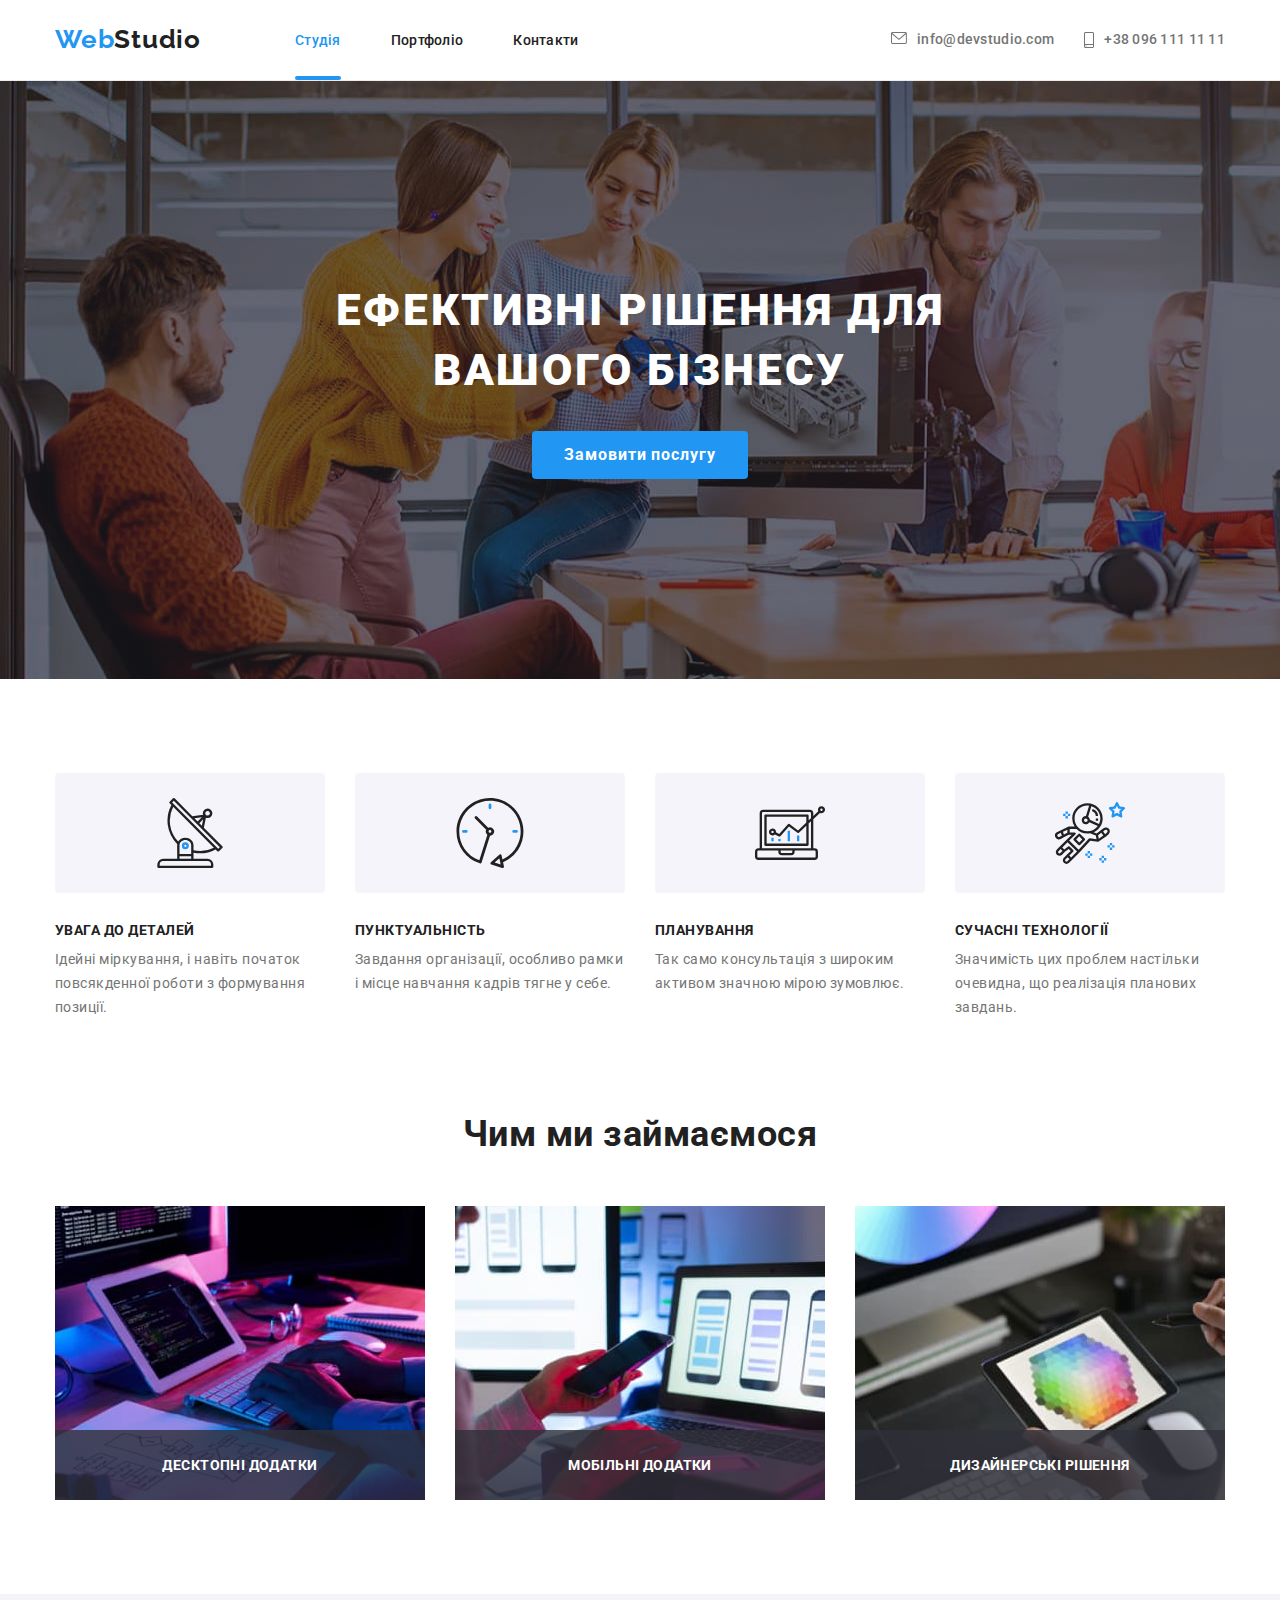
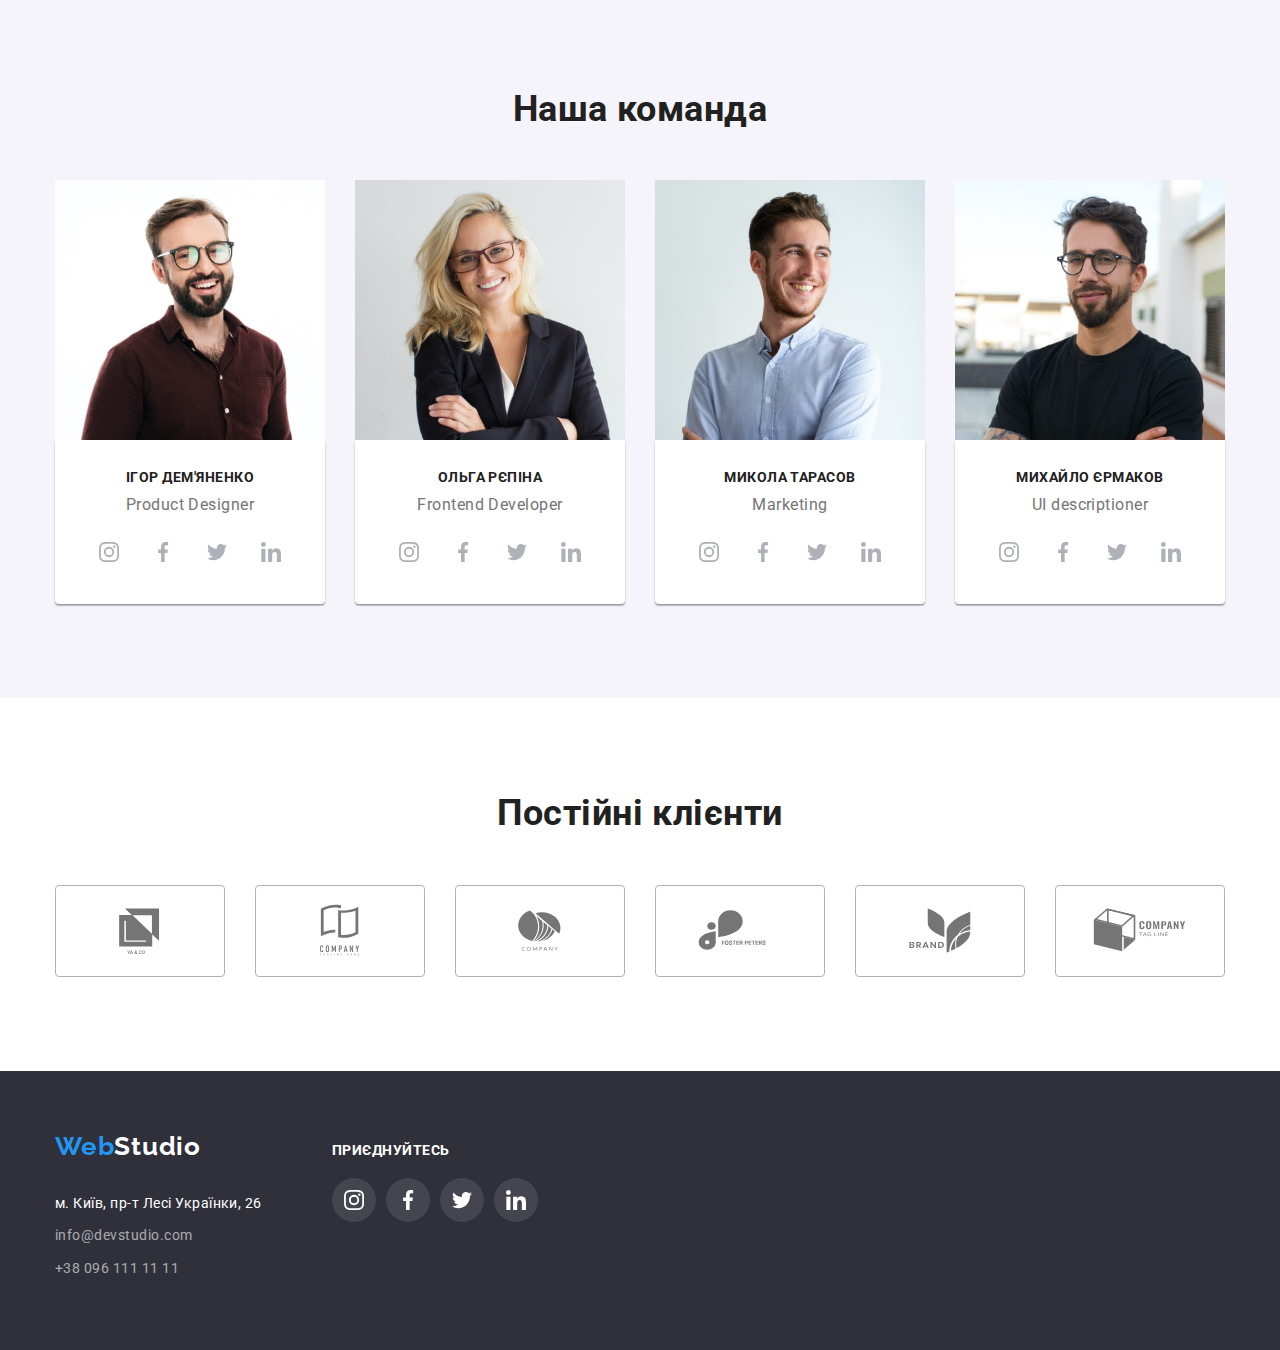
==== index.html @ 49a3fbd8 "HW6" ====
<!DOCTYPE html>
<html lang="uk">

<head>
  <meta charset="UTF-8" />
  <meta http-equiv="X-UA-Compatible" content="IE=edge" />
  <meta name="viewport" content="width=device-width, initial-scale=1.0" />
  <title>WebStudio</title>
  <link rel="preconnect" href="https://fonts.googleapis.com">
  <link rel="preconnect" href="https://fonts.gstatic.com" crossorigin>
  <link href="https://fonts.googleapis.com/css2?family=Raleway:wght@700&family=Roboto:wght@400;500;700;900&display=swap"
    rel="stylesheet">
  <link rel="stylesheet" href="./css/modern-normalize.css">
  <link rel="stylesheet" href="./css/styles.css">
</head>

<body>
  <header class="page-header">
    <div class="container header-wrap">
      <nav class="nav">
        <a href="./index.html" class="logo-header">Web<span class="studio">Studio</span></a>

        <ul class="site-nav">
          <li class="nav-test"><a href="./index.html" class="link current">Студія</a></li>
          <li><a href="./portfolio.html" class="link">Портфоліо</a></li>
          <li><a href="" class="link">Контакти</a></li>
        </ul>
      </nav>

      <ul class="contact-nav">
        <li><a href="mailto:info@devstudio.com" class="link-contact">
            <svg class="icon icon-mail" width="16px" height="12px">
              <use xlink:href="./images/icons.svg#icon-mail"></use>
            </svg>
            info@devstudio.com</a></li>
        <li><a href="tel:+380961111111" class="link-contact">
            <svg class="icon icon-smartphone" width="10px" height="16px">
              <use xlink:href="./images/icons.svg#icon-smartphone"></use>
            </svg>
            +38 096 111 11 11</a></li>
      </ul>
    </div>
  </header>
  <main>
    <!--Герой-->
    <section class="section hero">
      <div class="container hero-wrap">
        <h1 class="hero-title">Ефективні рішення для <br> вашого бізнесу</h1>
        <button type="button" class="button-hero" data-modal-open>Замовити послугу</button>
      </div>
    </section>
    <!--Особливості-->
    <section class="section section-feature">
      <div class="container section-wrap">
        <h2 class="feature-title">Особливості</h2>
        <ul class="feature-list">
          <li class="feature-list-item">
            <div class="img-wrapper">
              <svg class="icon icon-instagram" width="70px" height="70px">
                <use xlink:href="./images/icons.svg#icon-antenna"></use>
              </svg>
            </div>
            <h3 class="section-title">УВАГА ДО ДЕТАЛЕЙ</h3>
            <p class="text">
              Ідейні міркування, і навіть початок повсякденної роботи з
              формування позиції.
            </p>
          </li>
          <li class="feature-list-item">
            <div class="img-wrapper">
              <svg class="icon icon-instagram" width="70px" height="70px">
                <use xlink:href="./images/icons.svg#icon-clock"></use>
              </svg>
            </div>
            <h3 class="section-title">ПУНКТУАЛЬНІСТЬ</h3>
            <p class="text">
              Завдання організації, особливо рамки і місце навчання кадрів тягне
              у себе.
            </p>
          </li>
          <li class="feature-list-item">
            <div class="img-wrapper">
              <svg class="icon icon-instagram" width="70px" height="70px">
                <use xlink:href="./images/icons.svg#icon-diagram"></use>
              </svg>
            </div>
            <h3 class="section-title">ПЛАНУВАННЯ</h3>
            <p class="text">
              Так само консультація з широким активом значною мірою зумовлює.
            </p>
          </li>
          <li class="feature-list-item">
            <div class="img-wrapper">
              <svg class="icon icon-instagram" width="70px" height="70px">
                <use xlink:href="./images/icons.svg#icon-astronaut"></use>
              </svg>
            </div>
            <h3 class="section-title">СУЧАСНІ ТЕХНОЛОГІЇ</h3>
            <p class="text">
              Значимість цих проблем настільки очевидна, що реалізація планових
              завдань.
            </p>
          </li>
        </ul>
      </div>
    </section>
    <!--Чим ми займаємось-->
    <section class="section section-work">
      <div class="container">
        <h2 class="title-work">Чим ми займаємося</h2>
        <ul class="work-list">
          <li class="list-img">
            <img src="./images/img1.jpg" alt="Чоловік набирає код на клавіатурі" width="370" height="294" />
            <p class="work-text">Десктопні додатки</p>
          </li>
          <li class="list-img">
            <img src="./images/img2.jpg" alt="Жінка тримає телефон на фоні ноутбука" width="370" height="294" />
            <p class="work-text">Мобільні додатки</p>
          </li>
          <li class="list-img">
            <img src="./images/img3.jpg" alt="Жінка тримає планшет з градацією кольорів" width="370" height="294" />
            <p class="work-text">Дизайнерські рішення</p>
          </li>
        </ul>
      </div>
    </section>
    <!--Наша команда-->
    <section class="section section-team">
      <div class="container container-team">
        <h2 class="title-team">Наша команда</h2>
        <ul class="team-list">
          <li>
            <img class="team-img" src="./images/img-1.jpg"
              alt="Чоловік з бородою та в окулярах, одягнений в бордову сорочку" width="270" height="260" />
            <div class="team-description">
              <h3 class="section-title-team">Ігор Дем'яненко</h3>
              <p class="text-team">Product Designer</p>
              <ul class="team-social-img">
                <li>
                  <a class="social-links" href="#" target="_blank" rel="noopener noreferrer">
                    <svg class="icon icon-instagram" width="20px" height="20px">
                      <use xlink:href="./images/icons.svg#icon-instagram"></use>
                    </svg>
                  </a>
                </li>
                <li>
                  <a class="social-links" href="#" target="_blank" rel="noopener noreferrer">
                    <svg class="icon icon-instagram" width="20px" height="20px">
                      <use xlink:href="./images/icons.svg#icon-facebook"></use>
                    </svg>
                  </a>
                </li>

                <li>
                  <a class="social-links" href="#" target="_blank" rel="noopener noreferrer">
                    <svg class="icon icon-instagram" width="20px" height="20px">
                      <use xlink:href="./images/icons.svg#icon-twitter"></use>
                    </svg>
                  </a>
                </li>
                <li>
                  <a class="social-links" href="#" target="_blank" rel="noopener noreferrer">
                    <svg class="icon icon-instagram" width="20px" height="20px">
                      <use xlink:href="./images/icons.svg#icon-linkedin"></use>
                    </svg>
                  </a>
                </li>
              </ul>
            </div>
          </li>
          <li>
            <img class="team-img" src="./images/img-2.jpg"
              alt="Жінка посміхається, має довге біле волосся та носить окулярі, одягнена в піджак" width="270"
              height="260" />
            <div class="team-description">
              <h3 class="section-title-team">Ольга Рєпіна</h3>
              <p class="text-team">Frontend Developer</p>
              <ul class="team-social-img">
                <li>
                  <a class="social-links" href="#" target="_blank" rel="noopener noreferrer">
                    <svg class="icon icon-instagram" width="20px" height="20px">
                      <use xlink:href="./images/icons.svg#icon-instagram"></use>
                    </svg>
                  </a>
                </li>
                <li>
                  <a class="social-links" href="#" target="_blank" rel="noopener noreferrer">
                    <svg class="icon icon-instagram" width="20px" height="20px">
                      <use xlink:href="./images/icons.svg#icon-facebook"></use>
                    </svg>
                  </a>
                </li>

                <li>
                  <a class="social-links" href="#" target="_blank" rel="noopener noreferrer">
                    <svg class="icon icon-instagram" width="20px" height="20px">
                      <use xlink:href="./images/icons.svg#icon-twitter"></use>
                    </svg>
                  </a>
                </li>
                <li>
                  <a class="social-links" href="#" target="_blank" rel="noopener noreferrer">
                    <svg class="icon icon-instagram" width="20px" height="20px">
                      <use xlink:href="./images/icons.svg#icon-linkedin"></use>
                    </svg>
                  </a>
                </li>
              </ul>
            </div>
          </li>
          <li>
            <img class="team-img" src="./images/img-3.jpg" alt="Чоловік посміхається, одягнений в світлу сорочку"
              width="270" height="260" />
            <div class="team-description">
              <h3 class="section-title-team">Микола Тарасов</h3>
              <p class="text-team">Marketing</p>
              <ul class="team-social-img">
                <li>
                  <a class="social-links" href="#" target="_blank" rel="noopener noreferrer">
                    <svg class="icon icon-instagram" width="20px" height="20px">
                      <use xlink:href="./images/icons.svg#icon-instagram"></use>
                    </svg>
                  </a>
                </li>
                <li>
                  <a class="social-links" href="#" target="_blank" rel="noopener noreferrer">
                    <svg class="icon icon-instagram" width="20px" height="20px">
                      <use xlink:href="./images/icons.svg#icon-facebook"></use>
                    </svg>
                  </a>
                </li>

                <li>
                  <a class="social-links" href="#" target="_blank" rel="noopener noreferrer">
                    <svg class="icon icon-instagram" width="20px" height="20px">
                      <use xlink:href="./images/icons.svg#icon-twitter"></use>
                    </svg>
                  </a>
                </li>
                <li>
                  <a class="social-links" href="#" target="_blank" rel="noopener noreferrer">
                    <svg class="icon icon-instagram" width="20px" height="20px">
                      <use xlink:href="./images/icons.svg#icon-linkedin"></use>
                    </svg>
                  </a>
                </li>
              </ul>
            </div>
          </li>
          <li>
            <img class="team-img" src="./images/img-4.jpg"
              alt="Чоловік з бородою та в окулярах, одягнений в чорну футболку" width="270" height="260" />
            <div class="team-description">
              <h3 class="section-title-team">Михайло Єрмаков</h3>
              <p class="text-team">UI descriptioner</p>
              <ul class="team-social-img">
                <li>
                  <a class="social-links" href="#" target="_blank" rel="noopener noreferrer">
                    <svg class="icon icon-instagram" width="20px" height="20px">
                      <use xlink:href="./images/icons.svg#icon-instagram"></use>
                    </svg>
                  </a>
                </li>
                <li>
                  <a class="social-links" href="#" target="_blank" rel="noopener noreferrer">
                    <svg class="icon icon-instagram" width="20px" height="20px">
                      <use xlink:href="./images/icons.svg#icon-facebook"></use>
                    </svg>
                  </a>
                </li>

                <li>
                  <a class="social-links" href="#" target="_blank" rel="noopener noreferrer">
                    <svg class="icon icon-instagram" width="20px" height="20px">
                      <use xlink:href="./images/icons.svg#icon-twitter"></use>
                    </svg>
                  </a>
                </li>
                <li>
                  <a class="social-links" href="#" target="_blank" rel="noopener noreferrer">
                    <svg class="icon icon-instagram" width="20px" height="20px">
                      <use xlink:href="./images/icons.svg#icon-linkedin"></use>
                    </svg>
                  </a>
                </li>
              </ul>
            </div>
          </li>
        </ul>
      </div>
    </section>
    <!--Постійні клієнти-->
    <section class="section clients-section">
      <div class="container">
        <h2 class="title-team">Постійні клієнти</h2>
        <ul class="clients-img-list">
          <li class="clients-img-wrap">
            <a class="clients-img" href="#" target="_blank" rel="noopener noreferrer">
              <svg class="icon" width="106px" height="60px">
                <use xlink:href="./images/icons.svg#icon-Logo-1"></use>
              </svg>
            </a>
          </li>
          <li class="clients-img-wrap">
            <a class="clients-img" href="#" target="_blank" rel="noopener noreferrer">
              <svg class="icon" width="106px" height="60px">
                <use xlink:href="./images/icons.svg#icon-Logo-2"></use>
              </svg>
            </a>
          </li>
          <li class="clients-img-wrap">
            <a class="clients-img" href="#" target="_blank" rel="noopener noreferrer">
              <svg class="icon" width="106px" height="60px">
                <use xlink:href="./images/icons.svg#icon-Logo-3"></use>
              </svg>
            </a>
          </li>
          <li class="clients-img-wrap">
            <a class="clients-img" href="#" target="_blank" rel="noopener noreferrer">
              <svg class="icon" width="106px" height="60px">
                <use xlink:href="./images/icons.svg#icon-Logo-4"></use>
              </svg>
            </a>
          </li>
          <li class="clients-img-wrap">
            <a class="clients-img" href="#" target="_blank" rel="noopener noreferrer">
              <svg class="icon" width="106px" height="60px">
                <use xlink:href="./images/icons.svg#icon-Logo-5"></use>
              </svg>
            </a>
          </li>
          <li class="clients-img-wrap">
            <a class="clients-img" href="#" target="_blank" rel="noopener noreferrer"><svg class="icon" width="106px"
                height="60px">
                <use xlink:href="./images/icons.svg#icon-Logo-6"></use>
              </svg></a>
          </li>
        </ul>
      </div>
    </section>

  </main>
  <footer class="footer">
    <div class="container footer-container">
      <div>
        <a href="./index.html" class="logo-footer">Web<span class="studio">Studio</span></a>
        <address>
          <ul>
            <li class="footer-list">
              <a href="https://www.google.com.ua/maps/place/бул.+Леси+Украинки,+26,+Киев,+02000/@50.4265807,30.5361918,17z/data=!3m1!4b1!4m5!3m4!1s0x40d4cf0e033ecbe9:0x57a4dffefec77da0!8m2!3d50.4265807!4d30.5383858?hl=ru"
                target="_blank" rel="noopener noreferrer" class="footer-address">м. Київ, пр-т Лесі Українки, 26</a>
            </li>
            <li class="footer-list"><a href="mailto:info@devstudio.com" class="footer-contact">info@devstudio.com</a>
            </li>
            <li class="footer-list"><a href="tel:+380961111111" class="footer-contact">+38 096 111 11 11</a></li>
          </ul>

        </address>
      </div>
      <div class="footer-social">
        <h3 class="footer-title-icons">ПРИЄДНУЙТЕСЬ</h3>
        <ul class="team-social-img">
          <li>
            <a class="social-links footer-social-links" href="#" target="_blank" rel="noopener noreferrer">
              <svg class="icon" width="20px" height="20px">
                <use xlink:href="./images/icons.svg#icon-instagram"></use>
              </svg>
            </a>
          </li>
          <li>
            <a class="social-links footer-social-links" href="#" target="_blank" rel="noopener noreferrer">
              <svg class="icon" width="20px" height="20px">
                <use xlink:href="./images/icons.svg#icon-facebook"></use>
              </svg>
            </a>
          </li>

          <li>
            <a class="social-links footer-social-links" href="#" target="_blank" rel="noopener noreferrer">
              <svg class="icon" width="20px" height="20px">
                <use xlink:href="./images/icons.svg#icon-twitter"></use>
              </svg>
            </a>
          </li>
          <li>
            <a class="social-links footer-social-links" href="#" target="_blank" rel="noopener noreferrer">
              <svg class="icon" width="20px" height="20px">
                <use xlink:href="./images/icons.svg#icon-linkedin"></use>
              </svg>
            </a>
          </li>
        </ul>
      </div>
    </div>


  </footer>

  <div class="backdrop is-hidden" data-modal>
    <div class="modal">
      <button data-modal-close type="button" class="close-modal">
        <svg class="icon icon-close" width="18px" height="18px">
          <use xlink:href="./images/close.svg#icon-close"></use>
        </svg>
      </button>
    </div>
  </div>
  <script src="./js/modal.js"></script>
</body>

</html>
---- css/styles.css ----
:root {
  --primary-text-color: #757575;
  --title-text-color: #212121;
  --accent-color: #2196f3;
  --primary-white-color: #ffffff;
  --hero-footer-bgc: #2f303a;
  --button-portfolio: #f5f4fa;
  --contact-footer-color: rgba(255, 255, 255, 0.6);
  --border-header-color: #ececec;
  --border-portfolio-color: #eeeeee;
  --border-clients-color: #afb1b8;
  --footer-social-bg: rgba(255, 255, 255, 0.1);
}

/* колір основного тексту color: #757575; */

/* колір додаткового тексту color: #212121; */

/* білий #FFFFFF */

/* лого #000000, #2196F3 */
/* контакт та пошта color: rgba(255, 255, 255, 0.6); */
/* background: #F5F4FA; */

body {
  color: var(--primary-text-color);
  background-color: var(--primary-white-color);
  font-family: Roboto, sans-serif;
  letter-spacing: 0.03em;
  font-weight: 400;
}

h1,
h2,
h3,
h4,
h5,
h6,
p,
ul {
  list-style: none;
  margin: 0;
  padding: 0;
}
.container {
  margin: 0 auto;
  max-width: 1200px;
  padding: 0 15px;
}
button {
  cursor: pointer;
}

img {
  display: block;
  max-width: 100%;
  height: auto;
}
.section {
  padding: 94px 0;
}

/* logo */

.header-wrap {
  display: flex;
  align-items: center;
}
.logo-header,
.logo-footer {
  color: var(--accent-color);
  font-family: Raleway, sans-serif;
  font-weight: 700;
  font-size: 26px;
  line-height: 1.19;
  text-decoration: none;
  letter-spacing: 0.03em;
}

.logo-header:hover,
.logo-header:focus {
  color: var(--accent-color);
}
.logo-footer:hover,
.logo-footer:focus {
  color: var(--accent-color);
}

.logo-header .studio {
  color: var(--title-text-color);
}
.logo-footer .studio {
  color: var(--primary-white-color);
}
.logo-header {
  padding: 24px 94px 25px 0;
}
.logo-footer {
  display: block;
  margin-bottom: 30px;
}

/* site-nav */
.page-header {
  border-bottom: 1px solid var(--border-header-color);
}
.nav {
  display: flex;
  align-items: center;
}
.header-wrap {
  display: flex;
  align-items: center;
  justify-content: space-between;
}
.site-nav .link {
  color: var(--title-text-color);
  font-weight: 500;
  font-size: 14px;
  line-height: 1.14;
  letter-spacing: 0.02em;
  text-decoration: none;
  padding: 32px 0;
  position: relative;
}
.site-nav .link:hover,
.site-nav .link:focus {
  color: var(--accent-color);
}
.site-nav .link.current {
  color: var(--accent-color);
}
.icon-mail,
.icon-smartphone {
  margin-right: 10px;
}

.site-nav {
  display: flex;
  gap: 0 50px;
}

/* contact-nav */

.contact-nav {
  display: flex;
  align-items: flex-end;
  gap: 30px;
}
.contact-nav .link-contact {
  color: var(--primary-text-color);
  font-weight: 500;
  font-size: 14px;
  line-height: 1.14;
  letter-spacing: 0.02em;
  text-decoration: none;
}
.link-contact {
  display: flex;
}
.contact-nav .link-contact.current {
  color: var(--accent-color);
}

.contact-nav .link-contact:hover,
.contact-nav .link-contact:focus {
  color: var(--accent-color);
}
.link.current::after {
  position: absolute;
  content: "";
  display: block;
  left: 0;
  bottom: 0;
  width: 100%;
  height: 4px;
  border-radius: 2px;
  background-color: var(--accent-color);
}

/* Hero */

.hero-wrap {
  margin: 0 auto;
}
.hero {
  text-align: center;
  padding: 200px 0;
  display: flex;
  flex-direction: column;
  justify-content: center;
  align-items: center;
  max-width: 1600px;
  margin-left: auto;
  margin-right: auto;
  background-image: linear-gradient(
      to right,
      rgba(47, 48, 58, 0.4),
      rgba(47, 48, 58, 0.4)
    ),
    url(../images/hero-img.jpg);
}

.hero-title {
  color: var(--primary-white-color);
  font-weight: 900;
  font-size: 44px;
  line-height: 1.36;
  text-align: center;
  letter-spacing: 0.06em;
  margin-bottom: 30px;
  text-transform: uppercase;
}
.button-hero {
  color: var(--primary-white-color);
  background-color: var(--accent-color);
  font-weight: 700;
  font-size: 16px;
  line-height: 1.88;
  letter-spacing: 0.06em;
  border-radius: 4px;
  padding: 9px 32px;
  border: none;
}

/* Section */

.section-wrap {
  display: flex;
  align-items: center;
  justify-content: center;
}
.img-wrapper {
  display: flex;
  align-items: center;
  justify-content: center;
  background-color: var(--button-portfolio);
  border-radius: 4px;
  padding: 25px 0;
  margin-bottom: 30px;
}
.team-social-img {
  display: flex;
  align-items: center;
  justify-content: center;
  gap: 10px;
}
.clients-img-list {
  display: flex;
  align-items: center;
  justify-content: center;
  gap: 30px;
}

.clients-img:hover,
.clients-img:focus {
  border-color: var(--accent-color);
  color: var(--accent-color);
}
.clients-img {
  color: #757575;
  border: 1px solid var(--border-clients-color);
  border-radius: 4px;
  padding: 16px 32px;
  cursor: pointer;
  width: 170px;
  height: 92px;
  display: flex;
  justify-content: center;
  align-items: center;
}

.feature-list {
  display: flex;
  gap: 30px;
}
.feature-list-item {
  padding-bottom: 0;
  width: 270px;
}
.section-title {
  color: var(--title-text-color);
  font-weight: 700;
  font-size: 14px;
  line-height: 1.14;
  text-transform: uppercase;
  margin-bottom: 9px;
}
.section-title-team {
  color: var(--title-text-color);
  font-weight: 700;
  font-size: 14px;
  line-height: 1.14;
  text-transform: uppercase;
  margin-bottom: 10px;
  text-align: center;
}
.section .text {
  font-size: 14px;
  line-height: 1.71;
}
.section-team {
  background-color: var(--button-portfolio);
  padding-bottom: 0;
}
.section-work {
  padding-top: 0;
}

.title-work,
.title-team {
  color: var(--title-text-color);
  font-weight: 700;
  font-size: 36px;
  line-height: 1.17;
  text-align: center;
  margin-bottom: 50px;
}

.work-list {
  display: flex;
  gap: 30px;
}
.list-img {
  position: relative;
}
.work-text {
  position: absolute;
  left: 0;
  bottom: 0;
  width: 100%;
  z-index: 2;
  font-weight: 700;
  font-size: 14px;
  line-height: 1.1428;
  text-align: center;
  letter-spacing: 0.03em;
  text-transform: uppercase;
  background: rgba(47, 48, 58, 0.8);
  color: var(--primary-white-color);
  padding: 27px 10px;
}
.team-list {
  display: flex;
  gap: 30px;
  padding-bottom: 94px;
}
.container-team {
  display: flex;
  flex-direction: column;
}
.team-description {
  background-color: var(--primary-white-color);
  box-shadow: 0px 1px 3px rgba(0, 0, 0, 0.12), 0px 1px 1px rgba(0, 0, 0, 0.14),
    0px 2px 1px rgba(0, 0, 0, 0.2);
  border-radius: 0px 0px 4px 4px;
  padding-top: 30px;
  padding-bottom: 30px;
}
.team-img {
  display: block;
}
.icon {
  fill: currentColor;
  display: flex;
  align-items: center;
}

.social-links {
  display: flex;
  align-items: center;
  justify-content: center;
  width: 44px;
  height: 44px;
  border-radius: 50%;
  background-color: var(--primary-white-color);
  color: var(--border-clients-color);
  transition: 250ms cubic-bezier(0.4, 0, 0.2, 1);
}
.social-links:hover,
.social-links:focus {
  color: var(--primary-white-color);
  background-color: var(--accent-color);
}
.section-team .section-title {
  font-weight: 500;
  font-size: 16px;
  line-height: 1.18;
}
.section-team .text-team,
.section-team .section-title {
  font-size: 16px;
  line-height: 1.18;
  text-align: center;
}
.text-team {
  margin-bottom: 16px;
}
.feature-title {
  position: absolute;
  width: 1px;
  height: 1px;
  margin: -1px;
  border: 0;
  padding: 0;

  white-space: nowrap;
  clip-path: inset(100%);
  clip: rect(0 0 0 0);
  overflow: hidden;
}

/* footer */

.footer {
  background-color: var(--hero-footer-bgc);
  padding: 60px 0;
}
.footer-container {
  display: flex;
  align-items: baseline;
  gap: 70px;
}
.footer .footer-address {
  font-size: 14px;
  line-height: 1.71;
  color: var(--primary-white-color);
  text-decoration: none;
  font-style: normal;
}

.footer .footer-address:hover,
.footer .footer-address:focus {
  color: var(--accent-color);
}
.footer-list {
  margin-bottom: 9px;
}

.footer .footer-contact {
  color: var(--contact-footer-color);
  font-size: 14px;
  line-height: 1.71;
  text-decoration: none;
  font-style: normal;
}
.footer .footer-contact:hover,
.footer .footer-contact:focus {
  color: var(--accent-color);
}
.footer-social {
  display: flex;
  flex-direction: column;
  justify-content: center;
}
.footer-social-links {
  background-color: var(--footer-social-bg);
  color: var(--primary-white-color);
}
.footer-title-icons {
  margin-bottom: 20px;
  color: var(--primary-white-color);
  font-weight: 700;
  font-size: 14px;
  line-height: 1.1428;
}

/* Modal */

.backdrop {
  position: fixed;
  top: 0;
  left: 0;
  width: 100%;
  height: 100%;
  background-color: rgba(0, 0, 0, 0.5);
  transition: opacity 250ms cubic-bezier(0.4, 0, 0.2, 1);
  visibility: 250ms cubic-bezier(0.4, 0, 0.2, 1);
  display: flex;
  justify-content: center;
  align-items: center;
  z-index: 9999;
}
.modal {
  background-color: var(--primary-white-color);
  position: absolute;
  left: 50%;
  top: 50%;
  transform: translate(-50%, -50%) scale(1);
  max-width: 528px;
  width: 100%;
  height: 100%;
  max-height: 581px;
  padding: 40px;
  background: var(--primary-white-color);
  box-shadow: 0px 1px 3px rgba(0, 0, 0, 0.12), 0px 1px 1px rgba(0, 0, 0, 0.14),
    0px 2px 1px rgba(0, 0, 0, 0.2);
  border-radius: 4px;
  overflow: auto;
}
.backdrop.is-hidden .modal {
  transform: translate(-50%, -50%) scale(1.3);
}

.close-modal {
  position: absolute;
  right: 8px;
  top: 8px;
  background: var(--primary-white-color);
  border: 1px solid rgba(0, 0, 0, 0.1);
  border-radius: 50%;
  padding: 6px;
}
.icon-close {
  display: block;
}
.is-hidden {
  visibility: hidden;
  opacity: 0;
  pointer-events: none;
}

/* Portfolio */

.button-portfolio {
  color: var(--title-text-color);
  background-color: var(--button-portfolio);
  font-family: inherit;
  cursor: pointer;
  font-weight: 500;
  font-size: 16px;
  line-height: 1.62;
  text-align: center;
  border-radius: 4px;
  padding: 6px 22px;
  border: none;
  transition: 250ms cubic-bezier(0.4, 0, 0.2, 1);
}

.button-portfolio:hover,
.button-portfolio:focus {
  color: var(--primary-white-color);
  background-color: var(--accent-color);
}

/* title-name */

.title-name {
  color: var(--title-text-color);
  font-weight: 700;
  font-size: 18px;
  line-height: 2;
  letter-spacing: 0.06em;
}

/* filter */

.filter-text {
  font-size: 16px;
  line-height: 1.88;
  color: var(--primary-text-color);
}

.filters-list {
  display: flex;
  justify-content: center;
  gap: 8px;
  margin-bottom: 34px;
}
.button-portfolio:hover,
.button-portfolio:focus {
  box-shadow: 0px 1px 1px rgba(0, 0, 0, 0.12), 0px 4px 4px rgba(0, 0, 0, 0.06),
    1px 4px 6px rgba(0, 0, 0, 0.16);
}

.filters-img-list {
  display: flex;
  flex-wrap: wrap;
  flex-basis: content;
  justify-content: center;
  gap: 30px;
}

.filter-description {
  padding: 20px 24px;
  background: var(--primary-white-color);
  border: 1px solid var(--border-portfolio-color);
}
.filter-img {
  display: block;
}
.filters-card:hover,
.filters-card:focus {
  box-shadow: 0px 1px 1px rgba(0, 0, 0, 0.12), 0px 4px 4px rgba(0, 0, 0, 0.06),
    1px 4px 6px rgba(0, 0, 0, 0.16);
}
.filters-card:hover .filters-wrap .wrap-text,
.filters-card:focus .filters-wrap .wrap-text {
  transform: translateY(0);
}
.filters-card {
  text-decoration: none;
  display: block;
  transition: 250ms cubic-bezier(0.4, 0, 0.2, 1);
}

.filters-wrap {
  position: relative;
  overflow: hidden;
}
.wrap-text {
  position: absolute;
  width: 100%;
  height: 100%;
  left: 0;
  top: 0;
  padding: 63px 24px;
  background: rgba(33, 150, 243, 0.9);
  color: var(--primary-white-color);
  font-size: 18px;
  line-height: 1.5555;
  transform: translateY(100%);
  transition: 250ms cubic-bezier(0.4, 0, 0.2, 1);
  overflow: auto;
}
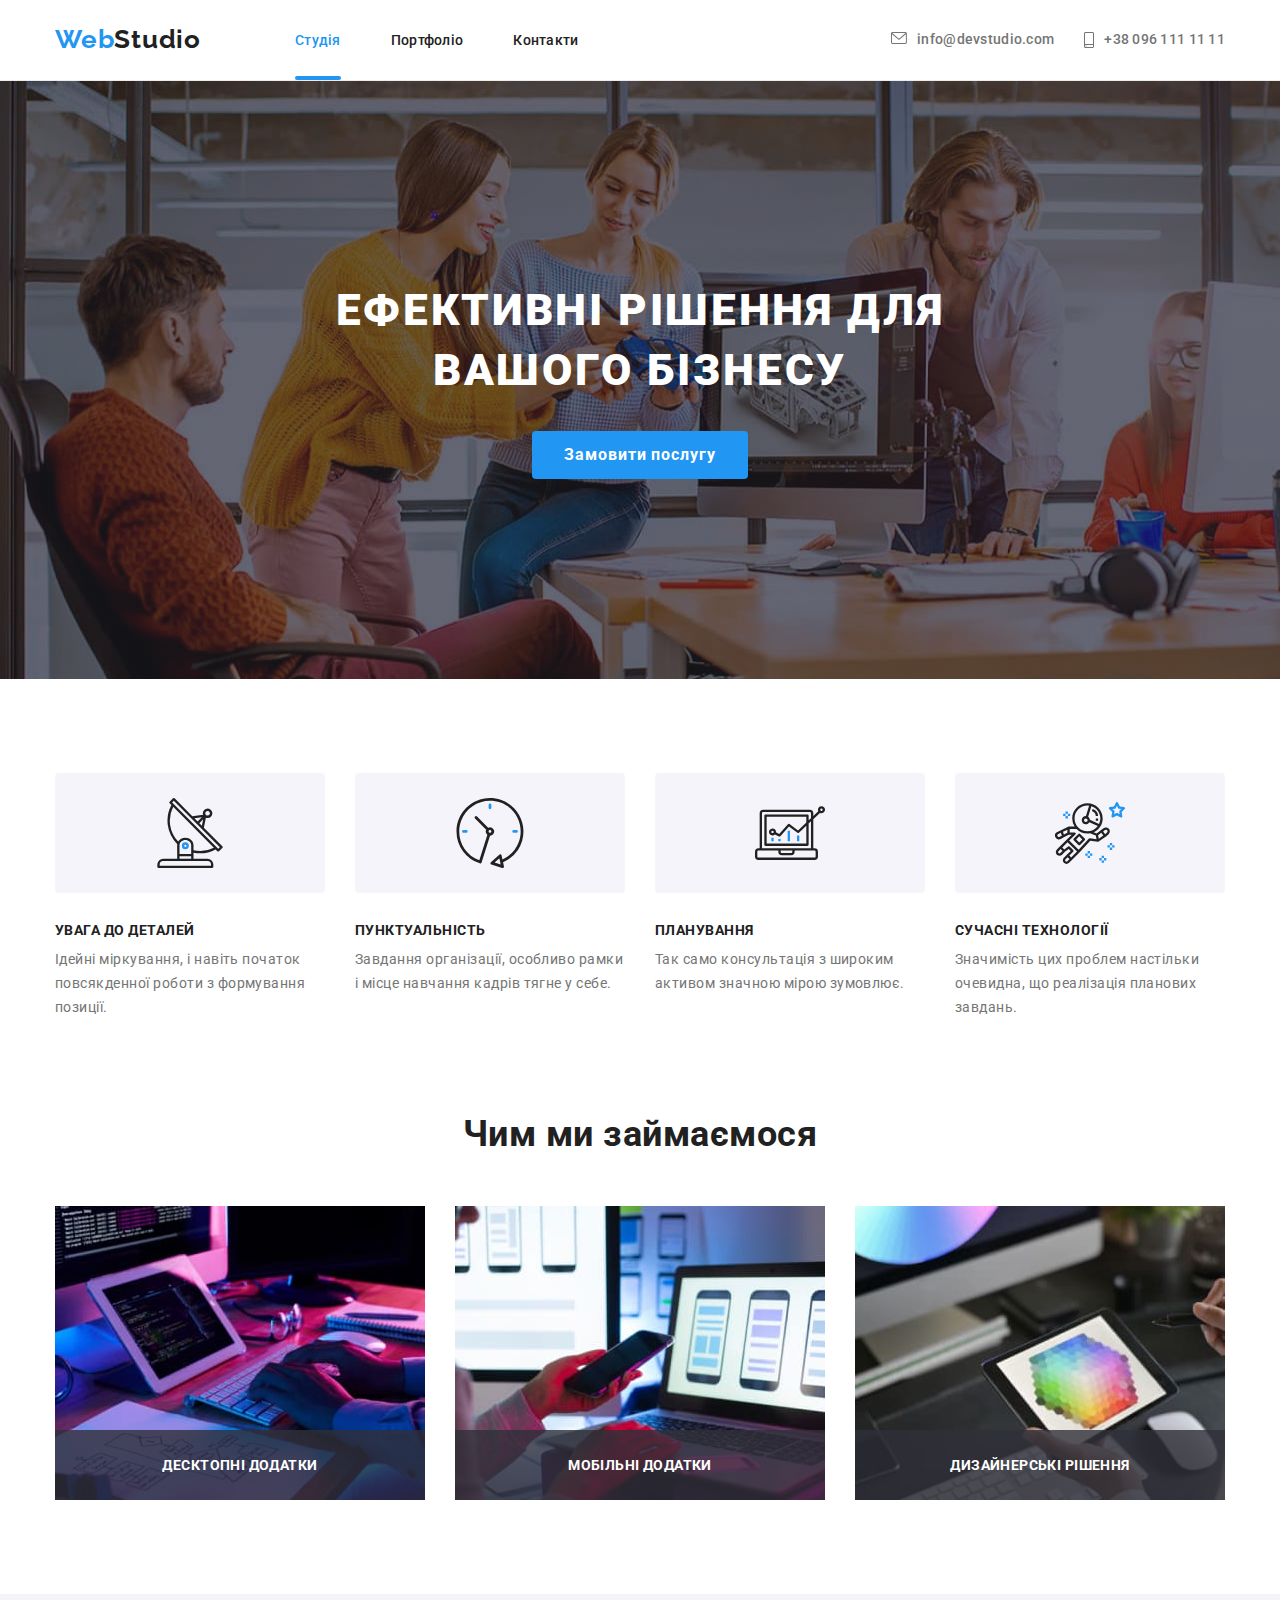
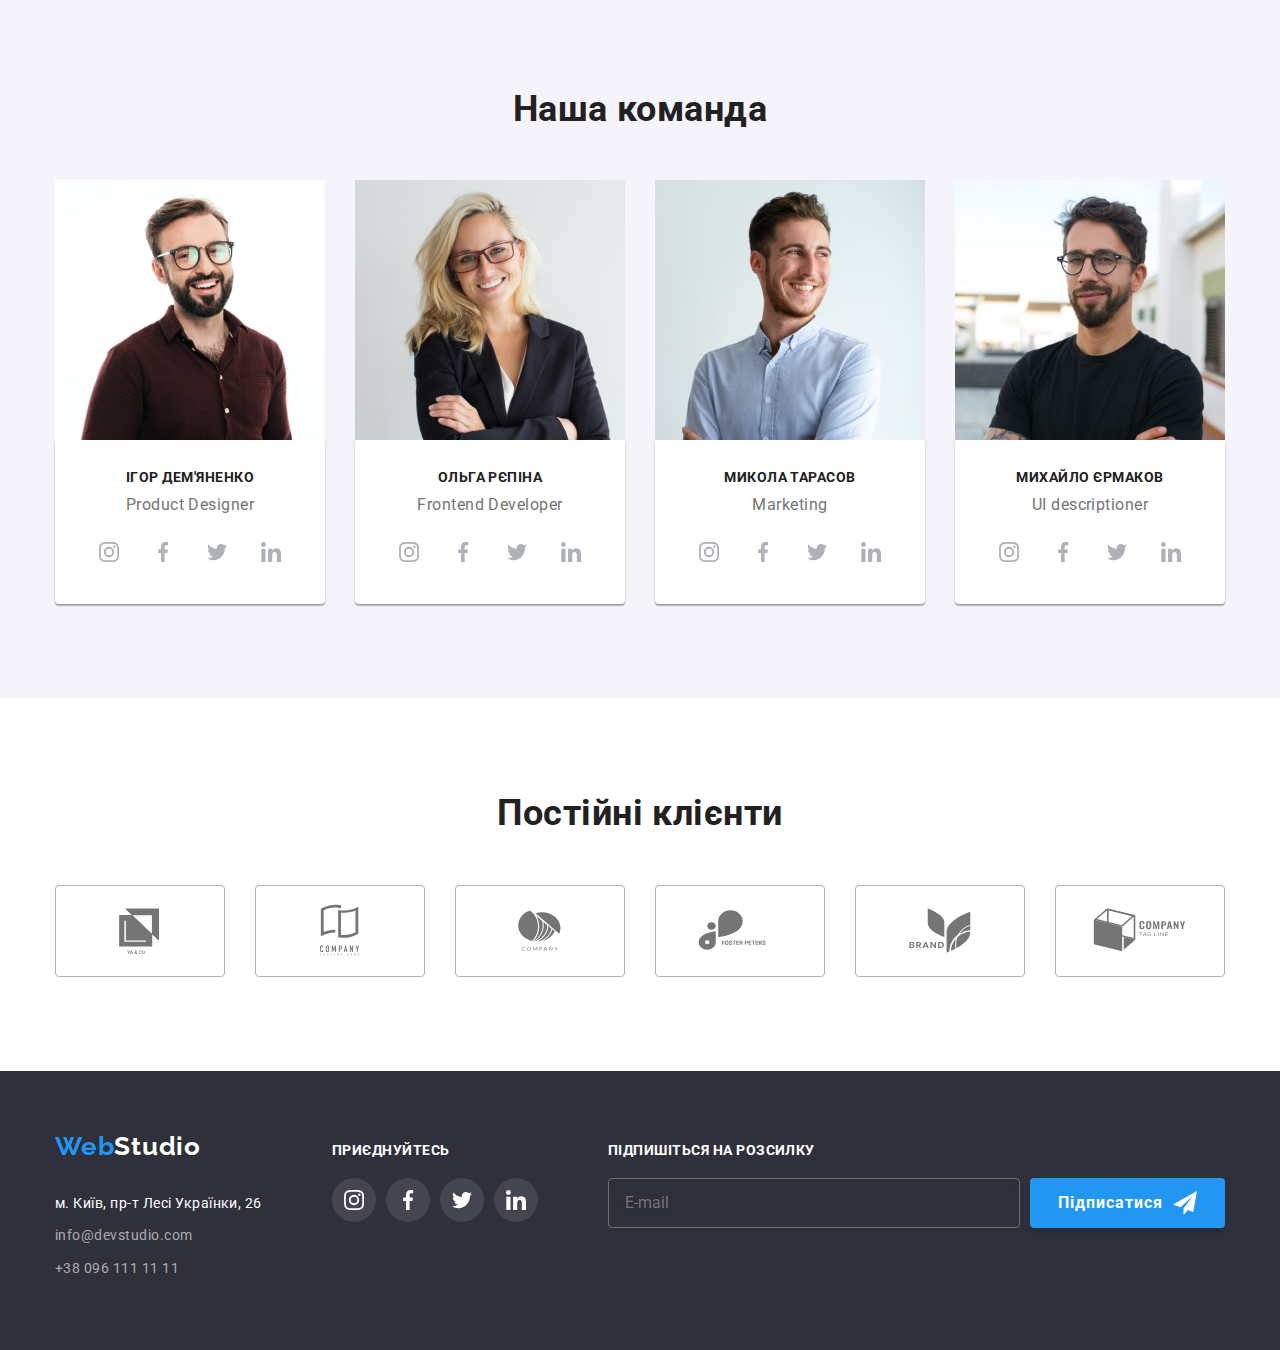
==== commit f0626345: "HW6" ====
--- a/index.html
+++ b/index.html
@@ -391,6 +391,19 @@
           </li>
         </ul>
       </div>
+      <div class="footer-form">
+        <h3 class="footer-title-form">ПІДПИШІТЬСЯ НА РОЗСИЛКУ</h3>
+        <form class="footer-form-mail">
+          <label class="footer-label-mail">
+            <input type="email" name="email" placeholder="E-mail">
+          </label>
+          <button class="footer-button" type="submit">Підписатися
+            <svg class="icon icon-send" width="24px" height="24px">
+              <use xlink:href="./images/send.svg#icon-send"></use>
+            </svg>
+          </button>
+        </form>
+      </div>
     </div>
 
 
@@ -403,6 +416,51 @@
           <use xlink:href="./images/close.svg#icon-close"></use>
         </svg>
       </button>
+      <p class="form-title">Залиште свої дані, ми вам передзвонимо</p>
+      <form>
+        <div class="modal-group">
+          <label class="modal-group-text">Ім'я</label>
+          <div class="modal-group-wrap">
+            <input type="text" name="name" id="name">
+            <svg class="icon icon-person" width="18px" height="18px">
+              <use xlink:href="./images/modal.svg#icon-person"></use>
+            </svg>
+          </div>
+        </div>
+        <div class="modal-group">
+          <label class="modal-group-text">Телефон</label>
+          <div class="modal-group-wrap">
+            <input type="text" name="phone" id="phone">
+            <svg class="icon icon-phone-black" width="18px" height="18px">
+              <use xlink:href="./images/modal.svg#icon-phone-black"></use>
+            </svg>
+          </div>
+        </div>
+        <div class="modal-group">
+          <label class="modal-group-text">Пошта</label>
+          <div class="modal-group-wrap">
+            <input type="text" name="mail" id="mail">
+            <svg class="icon icon-email-black" width="18px" height="18px">
+              <use xlink:href="./images/modal.svg#icon-email-black"></use>
+            </svg>
+          </div>
+        </div>
+        <div class="coment">
+          <label class="modal-group-text">Коментар</label>
+          <textarea class="modal-textarea" name="coment" id="coment" placeholder="Введіть текст"></textarea>
+        </div>
+        <div>
+          <label class="modal-checkbox">
+            <input class="checkbox-input" type="checkbox" name="chekbox">
+            <span class="checkbox-icon"></span>
+            Погоджуюся з розсилкою та приймаю
+            <a class="checkbox-link" href="">Умови договору</a>
+          </label>
+        </div>
+        <div class="wrap-button">
+          <button class="forma-button" type="submit">Відправити</button>
+        </div>
+      </form>
     </div>
   </div>
   <script src="./js/modal.js"></script>
--- a/css/styles.css
+++ b/css/styles.css
@@ -10,6 +10,8 @@
   --border-portfolio-color: #eeeeee;
   --border-clients-color: #afb1b8;
   --footer-social-bg: rgba(255, 255, 255, 0.1);
+  --modal-icons-color: #212121;
+  --border-modal-color: rgba(33, 33, 33, 0.2);
 }
 
 /* колір основного тексту color: #757575; */
@@ -464,7 +466,54 @@
   font-size: 14px;
   line-height: 1.1428;
 }
-
+.footer-form {
+  flex-grow: 1;
+}
+.footer-title-form {
+  margin-bottom: 20px;
+  color: var(--primary-white-color);
+  font-weight: 700;
+  font-size: 14px;
+  line-height: 1.1428;
+}
+.footer-form-mail {
+  display: flex;
+  gap: 10px;
+  width: 100%;
+}
+.footer-label-mail {
+  display: block;
+  width: 100%;
+}
+.footer-label-mail input {
+  padding: 15px 16px;
+  width: 100%;
+  border: 1px solid rgba(255, 255, 255, 0.3);
+  filter: drop-shadow(0px 4px 4px rgba(0, 0, 0, 0.15));
+  border-radius: 4px;
+  background-color: transparent;
+  outline: none;
+  color: var(--primary-white-color);
+}
+.footer-button {
+  display: flex;
+  align-items: center;
+  gap: 10px;
+  padding: 10px 28px;
+  background-color: var(--accent-color);
+  box-shadow: 0px 4px 4px rgba(0, 0, 0, 0.15);
+  border-radius: 4px;
+  color: var(--primary-white-color);
+  font-weight: 700;
+  font-size: 16px;
+  line-height: 1.875px;
+  text-align: center;
+  letter-spacing: 0.06em;
+  border: none;
+}
+.icon-send {
+  fill: var(--primary-white-color);
+}
 /* Modal */
 
 .backdrop {
@@ -518,6 +567,14 @@
   visibility: hidden;
   opacity: 0;
   pointer-events: none;
+}
+.close-modal:hover .icon-close,
+.close-modal:focus .icon-close {
+  fill: var(--accent-color);
+}
+.close-modal:hover,
+.close-modal:focus {
+  border-color: var(--accent-color);
 }
 
 /* Portfolio */
@@ -623,3 +680,128 @@
   transition: 250ms cubic-bezier(0.4, 0, 0.2, 1);
   overflow: auto;
 }
+.form-title {
+  font-weight: 700;
+  font-size: 20px;
+  line-height: 1.15;
+  text-align: center;
+  letter-spacing: 0.03em;
+  color: var(--title-text-color);
+  margin-bottom: 12px;
+}
+.modal-group {
+  margin-bottom: 10px;
+}
+.modal-group-wrap {
+  position: relative;
+}
+.modal-group-text {
+  font-size: 12px;
+  line-height: 1.1666;
+  letter-spacing: 0.01em;
+  margin-bottom: 4px;
+}
+.coment {
+  margin-bottom: 20px;
+}
+.modal-group-wrap input {
+  width: 100%;
+  border: 1px solid var(--border-modal-color);
+  border-radius: 4px;
+  outline: none;
+  min-height: 40px;
+  height: 100%;
+  padding: 12px 12px 12px 42px;
+  cursor: pointer;
+}
+
+.modal-group-wrap svg {
+  position: absolute;
+  top: 50%;
+  left: 12px;
+  transform: translateY(-50%);
+  fill: var(--modal-icons-color);
+}
+
+.modal-textarea {
+  width: 100%;
+  min-height: 120px;
+  height: 100%;
+  border: 1px solid var(--border-modal-color);
+  border-radius: 4px;
+  padding: 12px 16px;
+  outline: none;
+  cursor: pointer;
+  resize: none;
+  font-size: 12px;
+  line-height: 1.1666;
+  letter-spacing: 0.01em;
+}
+
+.modal-checkbox {
+  display: flex;
+  gap: 8.38px;
+  justify-content: center;
+  align-items: center;
+  width: 100%;
+  font-size: 14px;
+  line-height: 1.714;
+  cursor: pointer;
+  margin-bottom: 30px;
+}
+.modal-textarea ::placeholder {
+  color: rgba(117, 117, 117, 0.5);
+}
+.modal-textarea:hover,
+.modal-textarea:focus {
+  border-color: var(--accent-color);
+}
+
+.modal-group-wrap input:hover,
+.icon:hover,
+.modal-group-wrap input:focus,
+.icon:focus {
+  border-color: var(--accent-color);
+  fill: var(--accent-color);
+}
+
+.checkbox-icon {
+  display: inline-flex;
+  width: 16px;
+  height: 15px;
+  border: 2px solid #212121;
+  border-radius: 2px;
+  transition: 250ms cubic-bezier(0.4, 0, 0.2, 1);
+}
+.checkbox-input {
+  appearance: none;
+}
+.checkbox-link {
+  text-decoration: underline;
+  color: var(--accent-color);
+}
+.checkbox-input:checked + .checkbox-icon {
+  background-image: url(../images/check.svg);
+  background-color: var(--accent-color);
+  background-size: contain;
+  background-repeat: no-repeat;
+  background-position: center;
+  border: 1px solid var(--accent-color);
+  background-origin: border-box;
+}
+.wrap-button {
+  display: flex;
+  justify-content: center;
+  align-items: center;
+}
+.forma-button {
+  padding: 10px 52px;
+  background-color: var(--accent-color);
+  box-shadow: 0px 4px 4px rgba(0, 0, 0, 0.15);
+  border-radius: 4px;
+  border: none;
+  color: var(--primary-white-color);
+  font-weight: 700;
+  font-size: 16px;
+  line-height: 1.875;
+}
